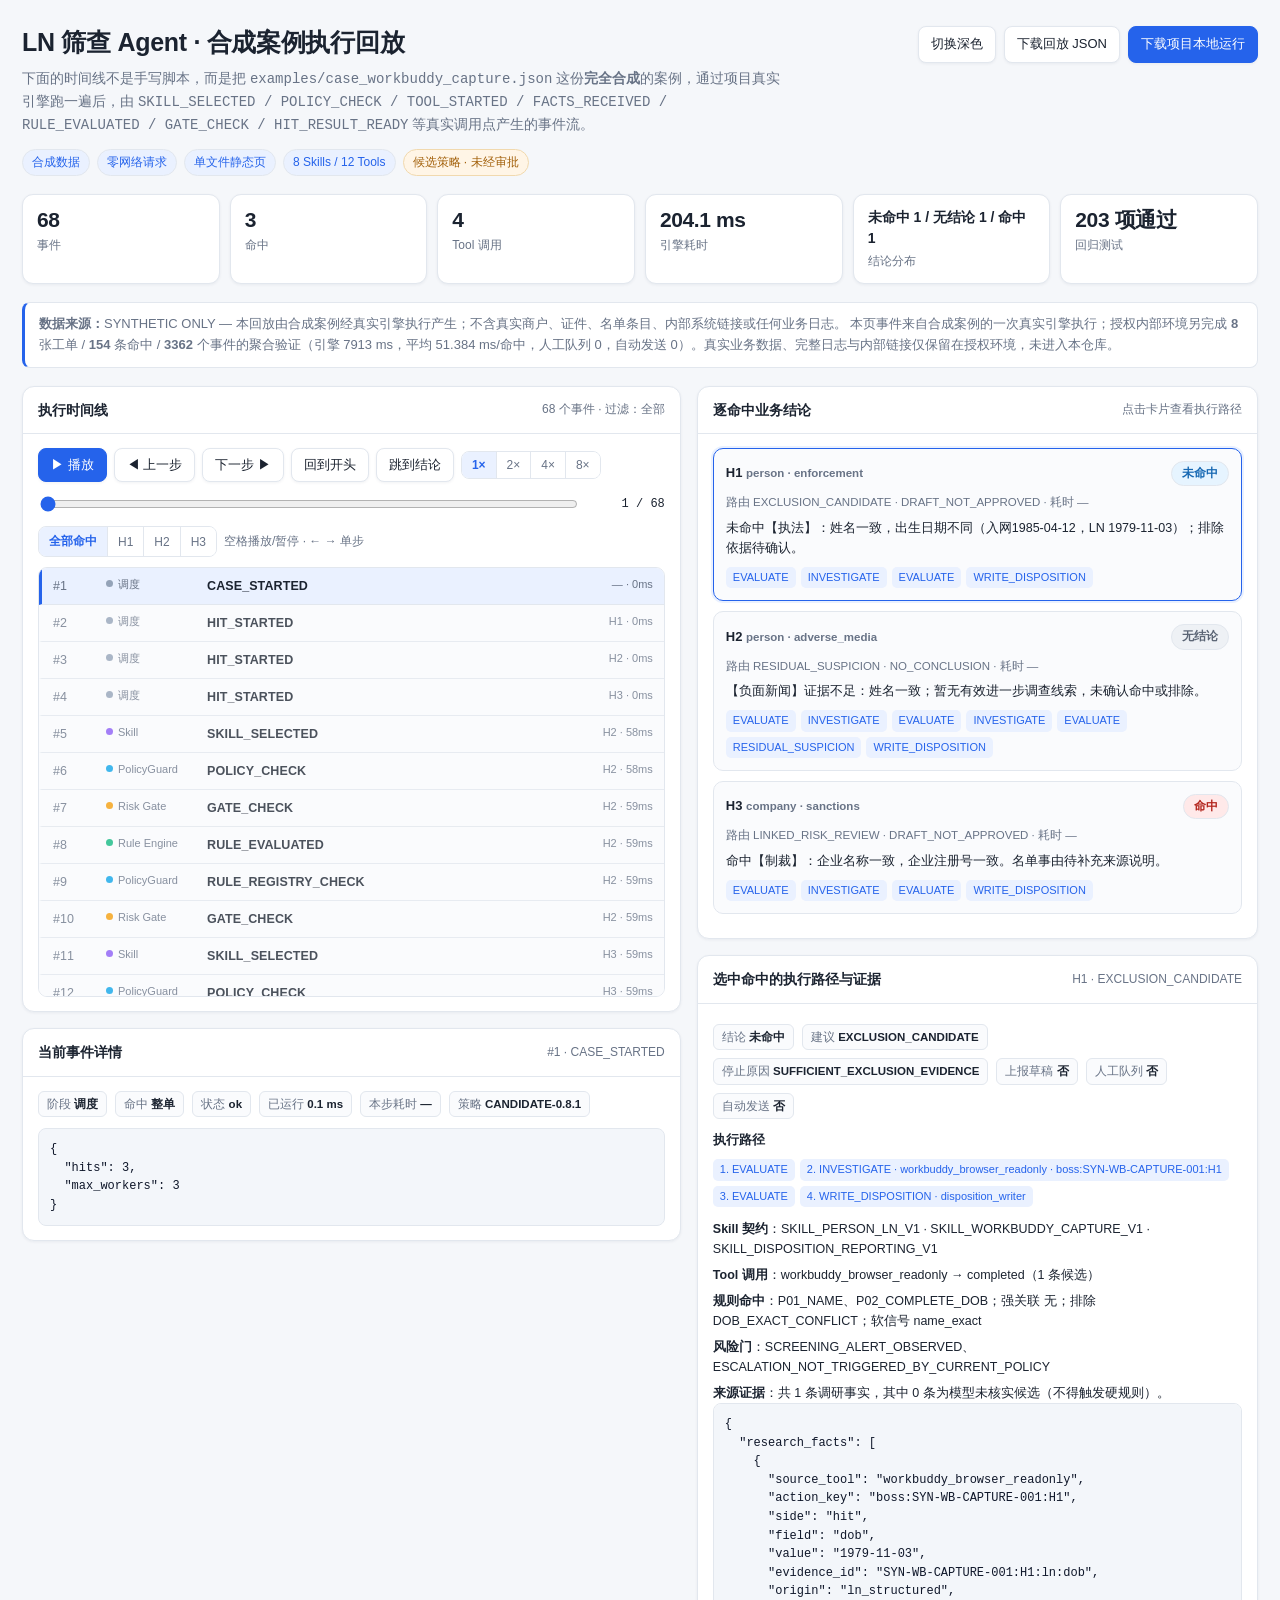
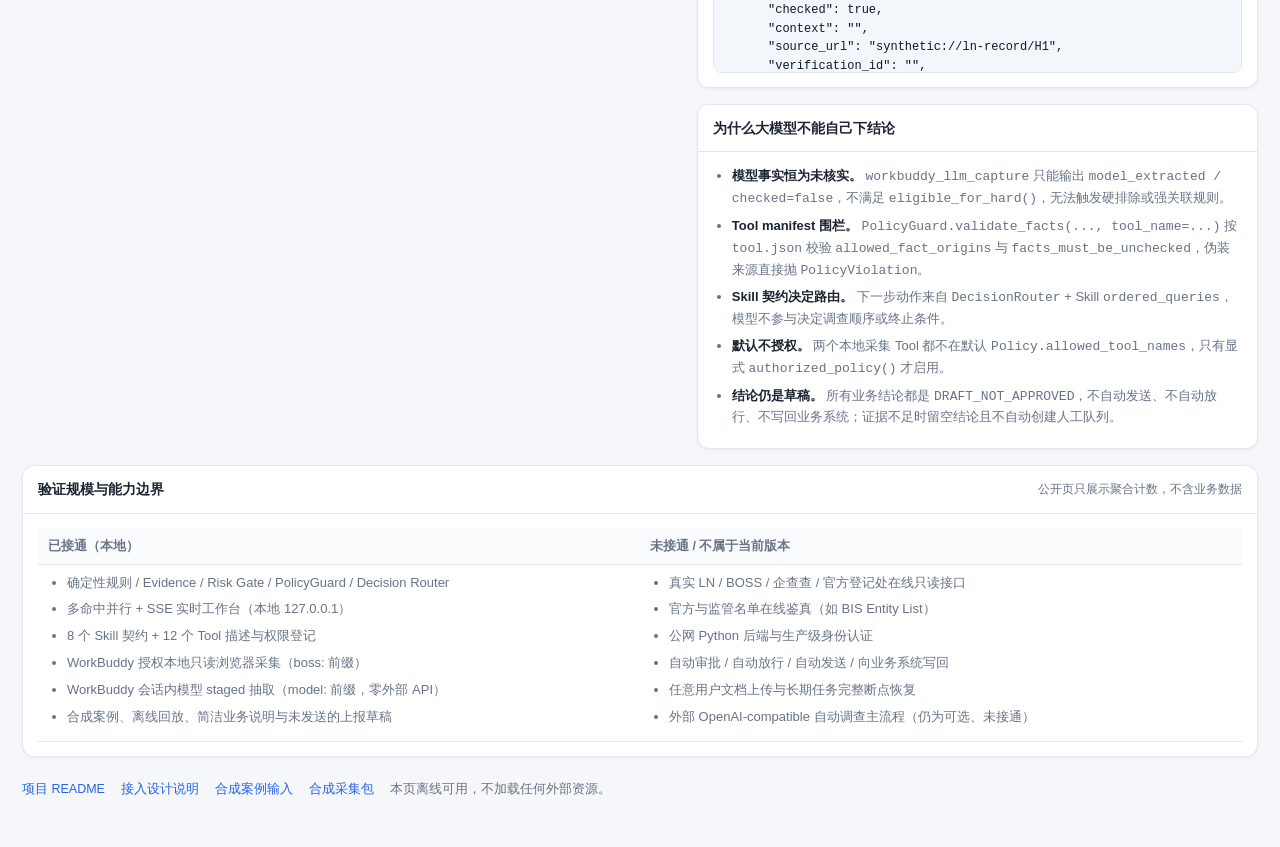
==== index.html @ 9172baf7 "v0.9.3: authorized local WorkBuddy adapters, real-case regression fixes and public synthetic interac" ====
<!DOCTYPE html>
<html lang="zh-CN">
<head>
<meta charset="utf-8">
<meta http-equiv="refresh" content="0; url=replay.html">
<title>LN 筛查 Agent · 合成案例执行回放</title>
</head>
<body>
<p>正在打开 <a href="replay.html">合成案例执行回放</a>…</p>
</body>
</html>
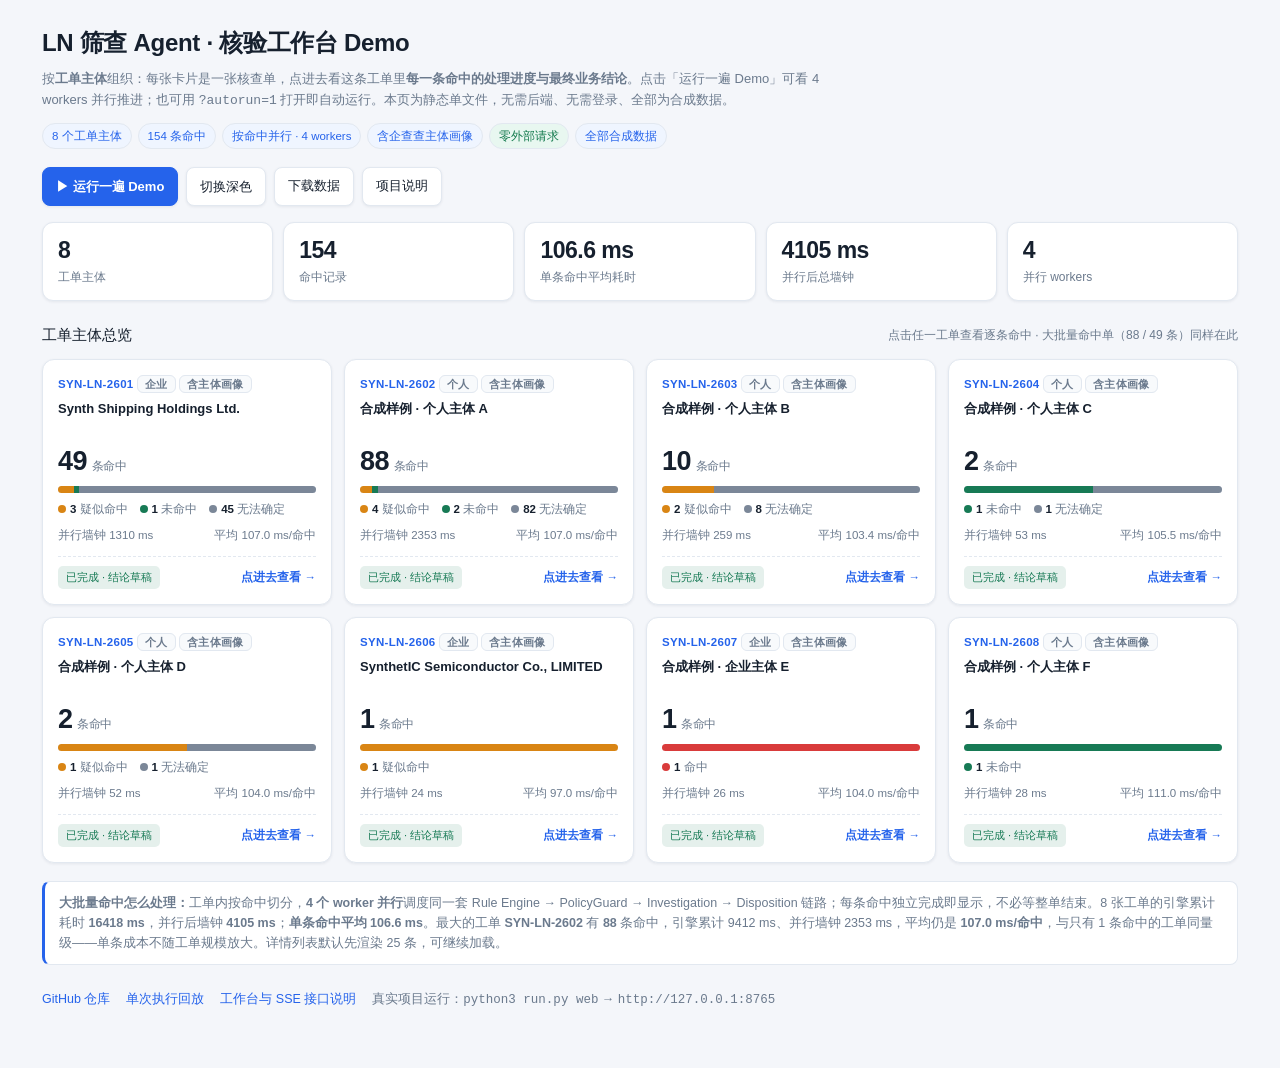
==== commit be695b6e: "v0.9.4: checklist-level public demo workbench, QCC-shaped profiles, per-hit reason fixes" ====
--- a/index.html
+++ b/index.html
@@ -2,10 +2,11 @@
 <html lang="zh-CN">
 <head>
 <meta charset="utf-8">
-<meta http-equiv="refresh" content="0; url=replay.html">
-<title>LN 筛查 Agent · 合成案例执行回放</title>
+<meta http-equiv="refresh" content="0; url=demo.html">
+<title>LN 筛查 Agent · 核验工作台 Demo</title>
 </head>
 <body>
-<p>正在打开 <a href="replay.html">合成案例执行回放</a>…</p>
+<p>正在打开 <a href="demo.html">多工单核验工作台 Demo</a>…</p>
+<p>另可查看 <a href="replay.html">单次执行事件回放</a>，或 <a href="demo.html?autorun=1">打开即自动运行 Demo</a>。</p>
 </body>
 </html>
